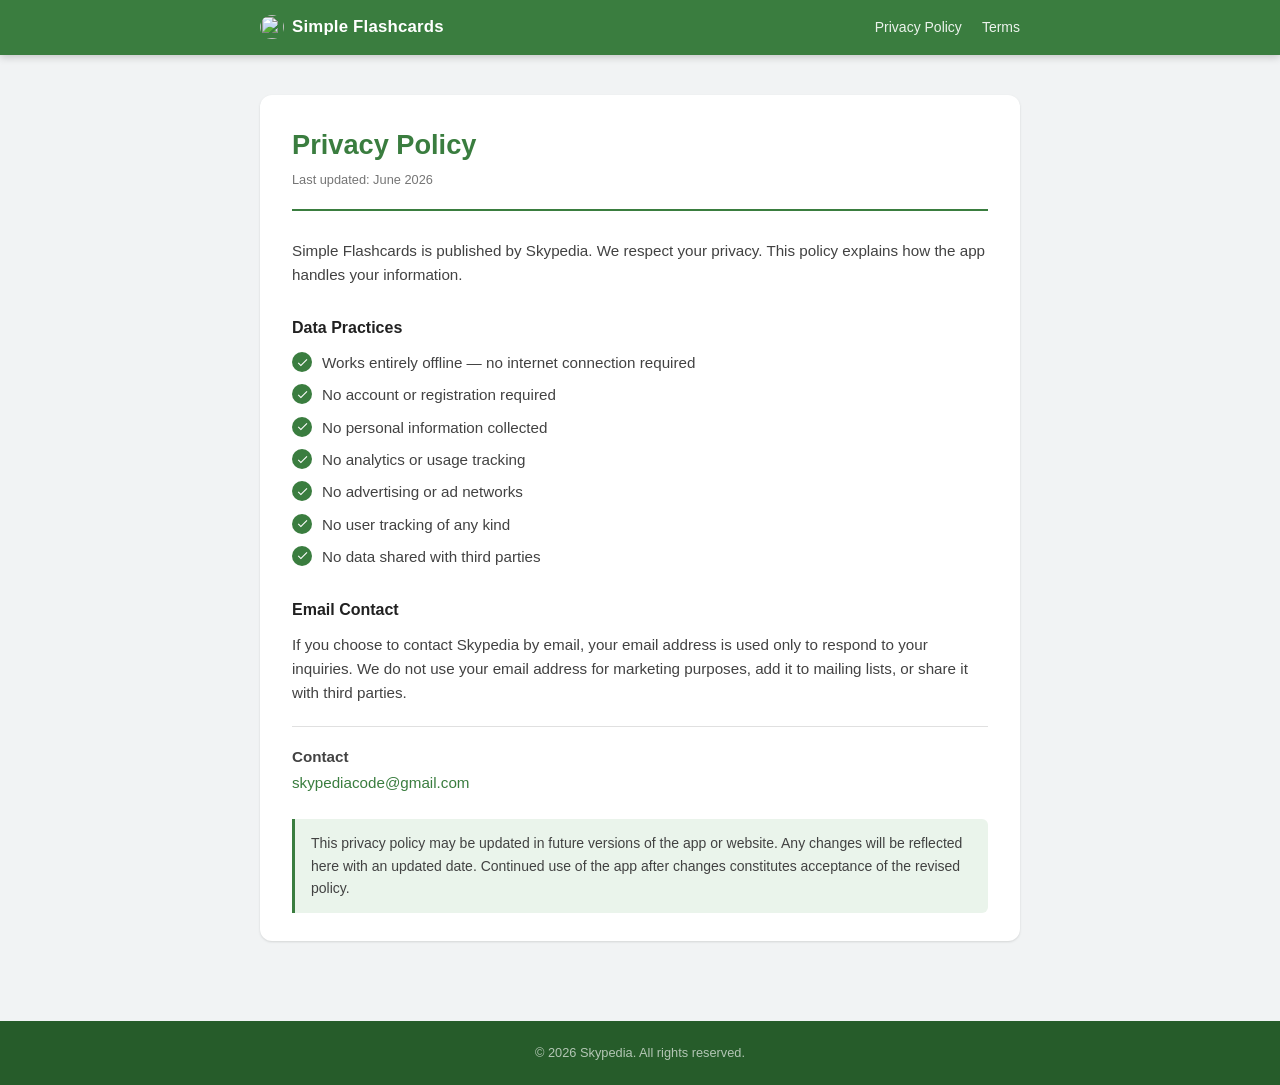
==== privacy-policy.html @ 7ae87c50 "Enhance metadata and descriptions across HTML files; add Open Graph and Twitter tags for better shar" ====
<!doctype html>
<html lang="en">
  <head>
    <meta charset="UTF-8" />
    <meta name="viewport" content="width=device-width, initial-scale=1.0" />
    <title>Privacy Policy – Simple Flashcards</title>
    <meta
      name="description"
      content="Privacy Policy for Simple Flashcards, published by Skypedia."
    />
    <link rel="stylesheet" href="styles.css" />
    <link rel="icon" href="app-icon.png" type="image/png" />
  </head>
  <body>
    <header>
      <div class="container">
        <a href="index.html" class="site-title" id="nav-brand"
          ><img src="app-icon-header.webp" alt="" class="nav-icon" />Simple
          Flashcards</a
        >
        <nav>
          <a href="privacy-policy.html" id="nav-privacy">Privacy Policy</a>
          <a href="terms.html" id="nav-terms">Terms</a>
        </nav>
      </div>
    </header>

    <main>
      <div class="container">
        <div class="card">
          <div class="page-header">
            <h1>Privacy Policy</h1>
            <p class="updated">Last updated: June 2026</p>
          </div>

          <div class="prose">
            <p>
              Simple Flashcards is published by Skypedia. We respect your
              privacy. This policy explains how the app handles your
              information.
            </p>

            <h2>Data Practices</h2>
            <ul>
              <li>Works entirely offline — no internet connection required</li>
              <li>No account or registration required</li>
              <li>No personal information collected</li>
              <li>No analytics or usage tracking</li>
              <li>No advertising or ad networks</li>
              <li>No user tracking of any kind</li>
              <li>No data shared with third parties</li>
            </ul>

            <h2>Email Contact</h2>
            <p>
              If you choose to contact Skypedia by email, your email address is
              used only to respond to your inquiries. We do not use your email address
              for marketing purposes, add it to mailing lists, or share it with third parties.
            </p>

            <div class="contact-block">
              <p><strong>Contact</strong></p>
              <p>
                <a href="mailto:skypediacode@gmail.com" id="link-contact"
                  >skypediacode@gmail.com</a
                >
              </p>
            </div>

            <div class="note">
              This privacy policy may be updated in future versions of the app
              or website. Any changes will be reflected here with an updated
              date. Continued use of the app after changes constitutes
              acceptance of the revised policy.
            </div>
          </div>
        </div>
      </div>
    </main>

    <footer>
      <div class="container">
        <p>&copy; 2026 Skypedia. All rights reserved.</p>
      </div>
    </footer>
  </body>
</html>
---- styles.css ----
* {
  box-sizing: border-box;
  margin: 0;
  padding: 0;
}

:root {
  --green: #3a7d3f;
  --green-dark: #265c2a;
  --green-mid: #4a8f4f;
  --green-light: #eaf4eb;
  --yellow: #f9a825;
  --bg: #f1f3f4;
  --white: #ffffff;
  --text: #212121;
  --text-mid: #424242;
  --text-muted: #757575;
  --border: #e0e0e0;
  --shadow-sm: 0 1px 3px rgba(0, 0, 0, 0.08), 0 1px 2px rgba(0, 0, 0, 0.05);
  --shadow-md: 0 4px 16px rgba(0, 0, 0, 0.12), 0 2px 6px rgba(0, 0, 0, 0.07);
  --radius: 12px;
}

body {
  font-family:
    -apple-system, BlinkMacSystemFont, "Segoe UI", Roboto, Oxygen, Ubuntu,
    sans-serif;
  background: var(--bg);
  color: var(--text);
  line-height: 1.6;
  min-height: 100vh;
  display: flex;
  flex-direction: column;
}

a {
  color: var(--green);
  text-decoration: none;
}

a:hover {
  text-decoration: underline;
}

/* ── Layout ──────────────────────────────────────────── */

.container {
  max-width: 800px;
  margin: 0 auto;
  padding: 0 20px;
  width: 100%;
}

main {
  flex: 1;
  padding: 40px 0 60px;
}

/* ── Header ──────────────────────────────────────────── */

header {
  background: var(--green);
  padding: 14px 0;
  box-shadow: 0 2px 8px rgba(0, 0, 0, 0.2);
}

header .container {
  display: flex;
  align-items: center;
  justify-content: space-between;
  gap: 12px;
}

.site-title {
  font-size: 1.05rem;
  font-weight: 600;
  color: #fff;
  letter-spacing: 0.2px;
  display: inline-flex;
  align-items: center;
  gap: 8px;
}

.nav-icon {
  width: 24px;
  height: 24px;
  border-radius: 50%;
  flex-shrink: 0;
}

.site-title:hover {
  text-decoration: none;
  opacity: 0.9;
}

nav {
  display: flex;
  gap: 20px;
}

nav a {
  color: rgba(255, 255, 255, 0.9);
  font-size: 0.875rem;
  font-weight: 500;
}

nav a:hover {
  color: #fff;
  text-decoration: none;
}

/* ── Hero ────────────────────────────────────────────── */

.hero {
  background: var(--white);
  text-align: center;
  padding: 52px 28px 48px;
  border-radius: var(--radius);
  margin-bottom: 20px;
  box-shadow: var(--shadow-sm);
}

.app-icon {
  width: 96px;
  height: 96px;
  border-radius: 24px;
  margin-bottom: 20px;
}

.hero h1 {
  font-size: 2rem;
  font-weight: 700;
  color: var(--text);
  letter-spacing: -0.4px;
  margin-bottom: 8px;
}

.hero .tagline {
  font-size: 0.8rem;
  font-weight: 700;
  letter-spacing: 1.2px;
  text-transform: uppercase;
  color: var(--green);
  margin-bottom: 14px;
}

.hero .description {
  font-size: 1rem;
  color: var(--text-muted);
  max-width: 420px;
  margin: 0 auto;
}

/* ── Cards ───────────────────────────────────────────── */

.card {
  background: var(--white);
  border-radius: var(--radius);
  padding: 28px 32px;
  margin-bottom: 20px;
  box-shadow: var(--shadow-sm);
}

.card-title {
  font-size: 0.7rem;
  font-weight: 700;
  letter-spacing: 1.2px;
  text-transform: uppercase;
  color: var(--text-muted);
  margin-bottom: 18px;
}

/* ── Features ────────────────────────────────────────── */

.features ul {
  list-style: none;
  display: grid;
  grid-template-columns: 1fr 1fr;
  gap: 10px 28px;
}

.features ul li {
  display: flex;
  align-items: center;
  gap: 9px;
  font-size: 0.95rem;
  color: var(--text-mid);
}

.features ul li::before {
  content: "";
  flex-shrink: 0;
  width: 20px;
  height: 20px;
  border-radius: 50%;
  background: var(--green)
    url("data:image/svg+xml,%3Csvg xmlns='http://www.w3.org/2000/svg' viewBox='0 0 24 24'%3E%3Cpath fill='white' d='M9 16.17L4.83 12l-1.42 1.41L9 19 21 7l-1.41-1.41z'/%3E%3C/svg%3E")
    center / 13px no-repeat;
}

/* ── Links ───────────────────────────────────────────── */

.link-list {
  display: flex;
  flex-wrap: wrap;
  gap: 10px;
}

.link-list a {
  display: inline-block;
  padding: 9px 20px;
  background: var(--green);
  color: #fff;
  border-radius: 24px;
  font-size: 0.875rem;
  font-weight: 500;
  transition:
    background 0.15s ease,
    transform 0.1s ease,
    box-shadow 0.15s ease;
}

.link-list a:hover {
  background: var(--green-dark);
  text-decoration: none;
  transform: translateY(-1px);
  box-shadow: 0 4px 10px rgba(0, 0, 0, 0.15);
}

/* ── Publisher strip ─────────────────────────────────── */

.publisher-strip {
  text-align: center;
  padding-top: 6px;
  color: var(--text-muted);
  font-size: 0.85rem;
}

.publisher-strip strong {
  color: var(--text-mid);
  margin-left: 3px;
}

/* ── Inner page header ───────────────────────────────── */

.page-header {
  margin-bottom: 28px;
  padding-bottom: 18px;
  border-bottom: 2px solid var(--green);
}

.page-header h1 {
  font-size: 1.7rem;
  font-weight: 700;
  color: var(--green);
  margin-bottom: 4px;
}

.page-header .updated {
  font-size: 0.8rem;
  color: var(--text-muted);
}

/* ── Prose (policy / terms pages) ───────────────────── */

.prose p {
  color: var(--text-mid);
  margin-bottom: 14px;
  font-size: 0.95rem;
}

.prose h2 {
  font-size: 1rem;
  font-weight: 600;
  color: var(--text);
  margin: 28px 0 10px;
}

.prose h2:first-child {
  margin-top: 0;
}

.prose ul {
  list-style: none;
  margin-bottom: 14px;
}

.prose ul li {
  display: flex;
  gap: 10px;
  color: var(--text-mid);
  margin-bottom: 8px;
  font-size: 0.95rem;
  align-items: flex-start;
}

.prose ul li::before {
  content: "";
  flex-shrink: 0;
  width: 20px;
  height: 20px;
  margin-top: 1px;
  border-radius: 50%;
  background: var(--green)
    url("data:image/svg+xml,%3Csvg xmlns='http://www.w3.org/2000/svg' viewBox='0 0 24 24'%3E%3Cpath fill='white' d='M9 16.17L4.83 12l-1.42 1.41L9 19 21 7l-1.41-1.41z'/%3E%3C/svg%3E")
    center / 13px no-repeat;
}

.prose .note {
  background: var(--green-light);
  border-left: 3px solid var(--green);
  border-radius: 0 6px 6px 0;
  padding: 13px 16px;
  margin-top: 24px;
  font-size: 0.875rem;
  color: var(--text-mid);
}

.prose .contact-block {
  margin-top: 20px;
  padding-top: 18px;
  border-top: 1px solid var(--border);
}

.prose .contact-block p {
  margin-bottom: 2px;
}

/* ── Footer ──────────────────────────────────────────── */

footer {
  background: var(--green-dark);
  padding: 22px 0;
  text-align: center;
}

footer p {
  font-size: 0.8rem;
  color: rgba(255, 255, 255, 0.65);
}

/* ── Responsive ──────────────────────────────────────── */

@media (max-width: 600px) {
  .hero {
    padding: 44px 20px 40px;
  }

  .hero h1 {
    font-size: 1.6rem;
  }

  .app-icon {
    width: 80px;
    height: 80px;
    border-radius: 18px;
  }

  .card {
    padding: 22px 18px;
  }

  .features ul {
    grid-template-columns: 1fr;
  }

  header .container {
    flex-direction: row;
    align-items: center;
  }

  nav {
    gap: 16px;
  }
}
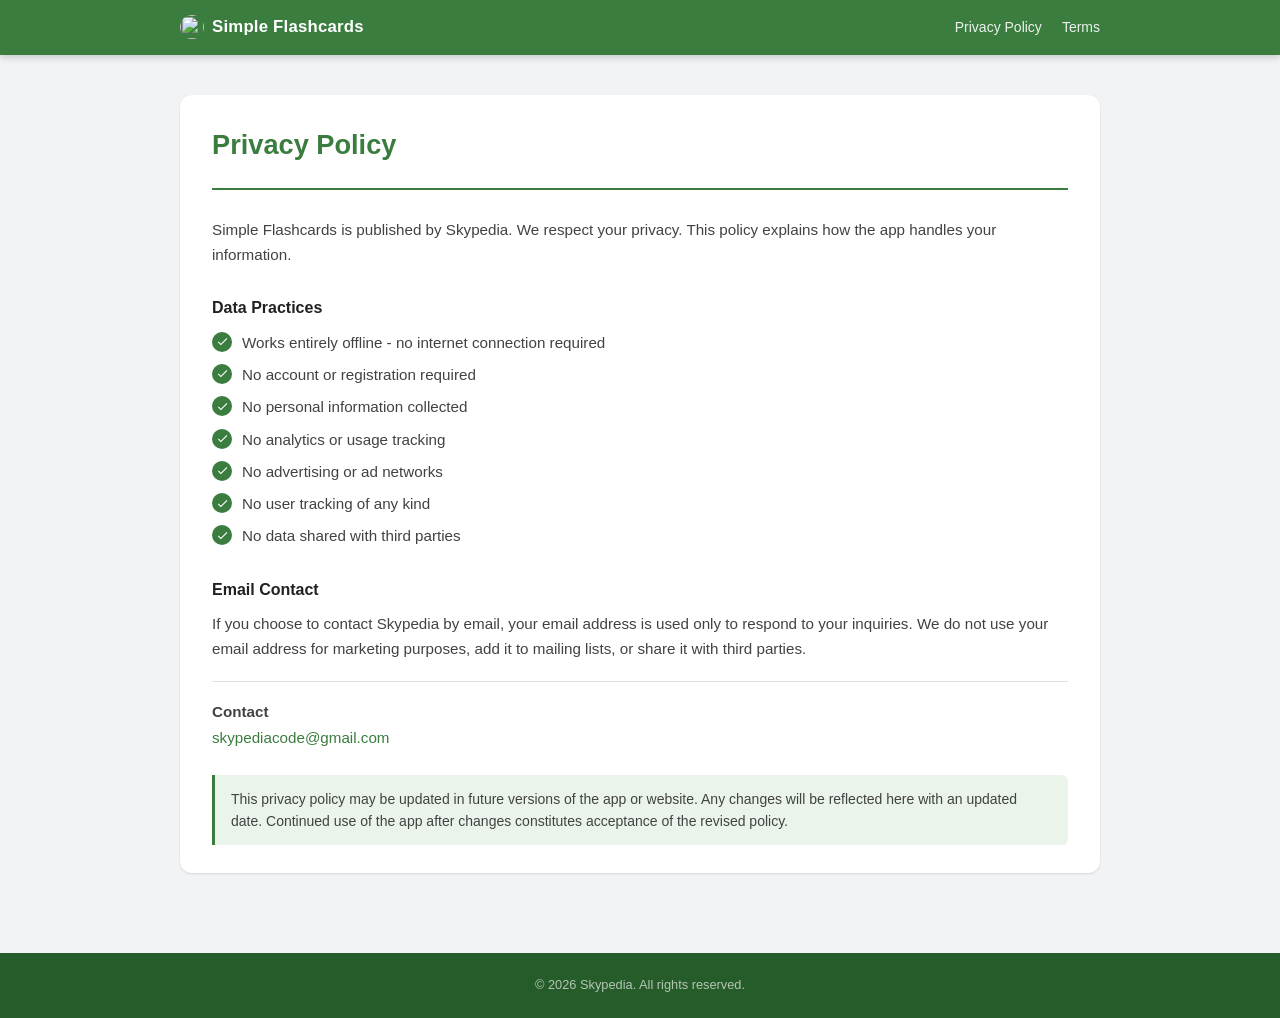
==== commit a18abf3c: "Add SVG icons for Google Play store badges and update index.html with store links - Created dark and" ====
--- a/privacy-policy.html
+++ b/privacy-policy.html
@@ -9,7 +9,7 @@
       content="Privacy Policy for Simple Flashcards, published by Skypedia."
     />
     <link rel="stylesheet" href="styles.css" />
-    <link rel="icon" href="app-icon.png" type="image/png" />
+    <link rel="icon" href="favicon.webp" type="image/webp" />
   </head>
   <body>
     <header>
@@ -30,7 +30,7 @@
         <div class="card">
           <div class="page-header">
             <h1>Privacy Policy</h1>
-            <p class="updated">Last updated: June 2026</p>
+            <!-- <p class="updated">Last updated: June 2026</p> -->
           </div>
 
           <div class="prose">
@@ -42,7 +42,7 @@
 
             <h2>Data Practices</h2>
             <ul>
-              <li>Works entirely offline — no internet connection required</li>
+              <li>Works entirely offline - no internet connection required</li>
               <li>No account or registration required</li>
               <li>No personal information collected</li>
               <li>No analytics or usage tracking</li>
@@ -54,8 +54,9 @@
             <h2>Email Contact</h2>
             <p>
               If you choose to contact Skypedia by email, your email address is
-              used only to respond to your inquiries. We do not use your email address
-              for marketing purposes, add it to mailing lists, or share it with third parties.
+              used only to respond to your inquiries. We do not use your email
+              address for marketing purposes, add it to mailing lists, or share
+              it with third parties.
             </p>
 
             <div class="contact-block">
--- a/styles.css
+++ b/styles.css
@@ -45,7 +45,7 @@
 /* ── Layout ──────────────────────────────────────────── */
 
 .container {
-  max-width: 800px;
+  max-width: 960px;
   margin: 0 auto;
   padding: 0 20px;
   width: 100%;
@@ -151,6 +151,56 @@
   margin: 0 auto;
 }
 
+/* ── Store badges ────────────────────────────────────── */
+
+.store-buttons {
+  display: flex;
+  gap: 16px;
+  justify-content: center;
+  align-items: flex-start;
+  flex-wrap: wrap;
+  margin-top: 28px;
+}
+
+.store-badge-link {
+  display: inline-block;
+  transition:
+    transform 0.15s ease,
+    opacity 0.15s ease;
+}
+
+.store-badge-link:hover {
+  transform: translateY(-2px);
+  opacity: 0.88;
+  text-decoration: none;
+}
+
+.store-badge {
+  height: 52px;
+  width: auto;
+  display: block;
+}
+
+.store-badge-coming {
+  display: flex;
+  flex-direction: column;
+  align-items: center;
+  gap: 6px;
+}
+
+.store-badge-coming .store-badge {
+  opacity: 0.38;
+  filter: grayscale(20%);
+}
+
+.store-badge-soon {
+  font-size: 0.68rem;
+  font-weight: 600;
+  letter-spacing: 0.6px;
+  text-transform: uppercase;
+  color: var(--text-muted);
+}
+
 /* ── Cards ───────────────────────────────────────────── */
 
 .card {
@@ -176,7 +226,7 @@
   list-style: none;
   display: grid;
   grid-template-columns: 1fr 1fr;
-  gap: 10px 28px;
+  gap: 10px 32px;
 }
 
 .features ul li {
